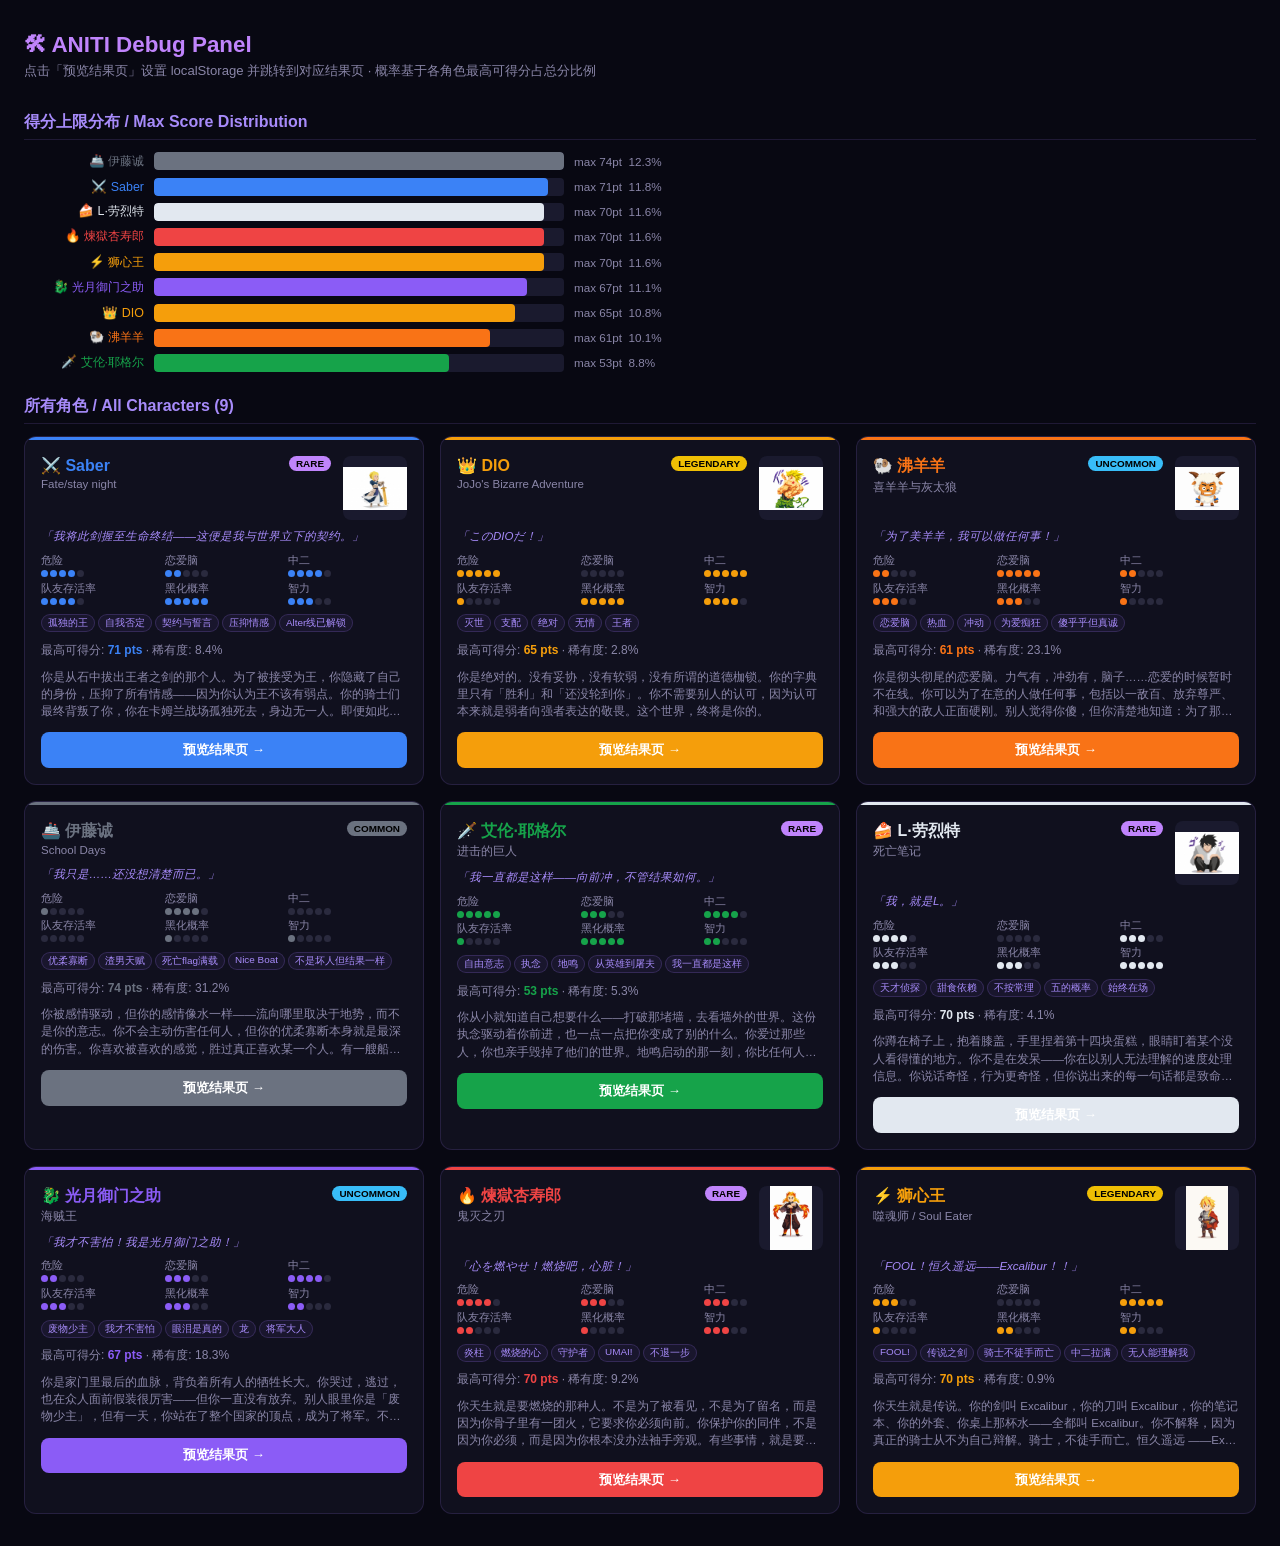
==== debug.html @ 9ca3192c "feat: add LIONHEART/RENGOKU/MOMO characters, rebalance all scores, add debug panel - 新增狮心王(LIONHEART" ====
<!DOCTYPE html>
<html lang="zh-CN">
<head>
  <meta charset="UTF-8" />
  <meta name="viewport" content="width=device-width, initial-scale=1.0" />
  <title>ANITI · Debug Panel</title>
  <style>
    *, *::before, *::after { box-sizing: border-box; margin: 0; padding: 0; }
    body {
      background: #080812;
      color: #e8e6f0;
      font-family: "PingFang SC","Hiragino Sans GB","Microsoft YaHei",sans-serif;
      padding: 2rem 1.5rem;
      min-height: 100vh;
    }
    h1 { font-size: 1.4rem; color: #c084fc; margin-bottom: 0.25rem; }
    .sub { color: #8a86a8; font-size: 0.82rem; margin-bottom: 2rem; }
    h2 { font-size: 1rem; color: #a78bfa; margin: 1.5rem 0 0.75rem; border-bottom: 1px solid rgba(160,120,255,0.15); padding-bottom: 0.4rem; }

    /* ── Score bars ── */
    .prob-wrap { max-width: 640px; }
    .prob-row { display: flex; align-items: center; gap: 0.6rem; margin-bottom: 0.45rem; }
    .prob-label { width: 120px; font-size: 0.78rem; text-align: right; flex-shrink: 0; }
    .prob-bg { flex: 1; height: 18px; background: #1a1a2e; border-radius: 4px; overflow: hidden; }
    .prob-fill { height: 100%; border-radius: 4px; }
    .prob-info { width: 90px; font-size: 0.73rem; color: #8a86a8; flex-shrink: 0; }

    /* ── Cards ── */
    .char-grid { display: grid; grid-template-columns: repeat(auto-fill, minmax(300px, 1fr)); gap: 1rem; margin-top: 0.5rem; }
    .card {
      background: #10101e;
      border: 1px solid rgba(160,120,255,0.15);
      border-radius: 12px;
      overflow: hidden;
      position: relative;
    }
    .card-top { height: 3px; }
    .card-body { padding: 1rem; }
    .card-head { display: flex; justify-content: space-between; align-items: flex-start; margin-bottom: 0.6rem; }
    .card-img { width: 64px; height: 64px; object-fit: contain; border-radius: 8px; background: #1a1a2e; float: right; margin: 0 0 0.5rem 0.75rem; }
    .char-name { font-size: 1rem; font-weight: 700; }
    .char-series { font-size: 0.72rem; color: #8a86a8; margin-top: 0.15rem; }
    .rarity-badge { font-size: 0.62rem; font-weight: 700; padding: 2px 7px; border-radius: 99px; color: #000; flex-shrink: 0; }
    .tagline { font-size: 0.72rem; color: #a78bfa; margin-bottom: 0.6rem; font-style: italic; line-height: 1.4; clear: both; }
    .stats-row { display: grid; grid-template-columns: repeat(3, 1fr); gap: 0.3rem; margin-bottom: 0.6rem; }
    .stat { font-size: 0.68rem; }
    .stat-label { color: #8a86a8; margin-bottom: 2px; }
    .dots { display: flex; gap: 2px; }
    .dot { width: 7px; height: 7px; border-radius: 50%; background: #2a2a3e; }
    .dot.on { }
    .tags-row { display: flex; flex-wrap: wrap; gap: 3px; margin-bottom: 0.6rem; }
    .tag { font-size: 0.62rem; padding: 1px 6px; border: 1px solid rgba(160,120,255,0.2); border-radius: 99px; color: #a78bfa; background: rgba(160,120,255,0.07); }
    .score-line { font-size: 0.75rem; color: #8a86a8; margin-bottom: 0.6rem; }
    .score-line strong { }
    .desc-preview { font-size: 0.72rem; color: #8a86a8; line-height: 1.5; margin-bottom: 0.75rem;
      display: -webkit-box; -webkit-line-clamp: 3; -webkit-box-orient: vertical; overflow: hidden; }
    .preview-btn {
      width: 100%; padding: 0.55rem; border: none; border-radius: 8px;
      font-size: 0.82rem; font-weight: 600; cursor: pointer; color: #fff;
      transition: opacity 0.2s;
    }
    .preview-btn:hover { opacity: 0.82; }
  </style>
</head>
<body>
  <h1>🛠 ANITI Debug Panel</h1>
  <p class="sub">点击「预览结果页」设置 localStorage 并跳转到对应结果页 · 概率基于各角色最高可得分占总分比例</p>

  <h2>得分上限分布 / Max Score Distribution</h2>
  <div class="prob-wrap" id="prob-wrap"></div>

  <h2>所有角色 / All Characters ({{ count }})</h2>
  <div class="char-grid" id="char-grid"></div>

  <script>
  const TYPES = {
    SABER: {
      code:"SABER", name:"Saber", series:"Fate/stay night",
      tagline:"「我将此剑握至生命终结——这便是我与世界立下的契约。」",
      color:"#3b82f6", emoji:"⚔️", image:"images/saber.png",
      rarity:"8.4%", rarityLabel:"rare",
      stats:{ danger:4, love:2, chuuni:4, survival:4, dark:5, iq:3 },
      soulQuote:"你把自己打造成了一把剑——冷硬、无私、永不弯折。",
      desc:"你是从石中拔出王者之剑的那个人。为了被接受为王，你隐藏了自己的身份，压抑了所有情感——因为你认为王不该有弱点。你的骑士们最终背叛了你，你在卡姆兰战场孤独死去，身边无一人。即便如此，你求的圣杯愿望不是复仇，不是重生，而是「重新选择一个更合适的王」——因为你从未认为自己配得上那把剑。",
      tags:["孤独的王","自我否定","契约与誓言","压抑情感","Alter线已解锁"],
    },
    DIO: {
      code:"DIO", name:"DIO", series:"JoJo's Bizarre Adventure",
      tagline:"「このDIOだ！」",
      color:"#f59e0b", emoji:"👑", image:"images/dio.png",
      rarity:"2.8%", rarityLabel:"legendary",
      stats:{ danger:5, love:0, chuuni:5, survival:1, dark:5, iq:4 },
      soulQuote:"别人在思考要不要行动的时候，你已经在时间停止的世界里走完了全程。",
      desc:"你是绝对的。没有妥协，没有软弱，没有所谓的道德枷锁。你的字典里只有「胜利」和「还没轮到你」。你不需要别人的认可，因为认可本来就是弱者向强者表达的敬畏。这个世界，终将是你的。",
      tags:["灭世","支配","绝对","无情","王者"],
    },
    FEIYANYANG: {
      code:"FEIYANYANG", name:"沸羊羊", series:"喜羊羊与灰太狼",
      tagline:"「为了美羊羊，我可以做任何事！」",
      color:"#f97316", emoji:"🐏", image:"images/feiyanyang.png",
      rarity:"23.1%", rarityLabel:"uncommon",
      stats:{ danger:2, love:5, chuuni:2, survival:3, dark:3, iq:1 },
      soulQuote:"你的一切行动都有一个终极动机——那个人。旁人叫它冲动，你叫它爱。",
      desc:"你是彻头彻尾的恋爱脑。力气有，冲劲有，脑子……恋爱的时候暂时不在线。你可以为了在意的人做任何事，包括以一敌百、放弃尊严、和强大的敌人正面硬刚。别人觉得你傻，但你清楚地知道：为了那个人，傻一点又怎样。",
      tags:["恋爱脑","热血","冲动","为爱痴狂","傻乎乎但真诚"],
    },
    MAKOTO: {
      code:"MAKOTO", name:"伊藤诚", series:"School Days",
      tagline:"「我只是……还没想清楚而已。」",
      color:"#6b7280", emoji:"🚢", image:"images/makoto.png",
      rarity:"31.2%", rarityLabel:"common",
      stats:{ danger:1, love:4, chuuni:0, survival:0, dark:1, iq:1 },
      soulQuote:"你不是坏人——你只是从来没学会说「不」。",
      desc:"你被感情驱动，但你的感情像水一样——流向哪里取决于地势，而不是你的意志。你不会主动伤害任何人，但你的优柔寡断本身就是最深的伤害。你喜欢被喜欢的感觉，胜过真正喜欢某一个人。有一艘船在等你，你还不知道。",
      tags:["优柔寡断","渣男天赋","死亡flag满载","Nice Boat","不是坏人但结果一样"],
    },
    EREN: {
      code:"EREN", name:"艾伦·耶格尔", series:"进击的巨人",
      tagline:"「我一直都是这样——向前冲，不管结果如何。」",
      color:"#16a34a", emoji:"🗡️", image:"images/eren.png",
      rarity:"5.3%", rarityLabel:"rare",
      stats:{ danger:5, love:3, chuuni:4, survival:1, dark:5, iq:2 },
      soulQuote:"你渴望的不是胜利，不是复仇——是自由。但你从没想清楚：自由的尽头，是什么。",
      desc:"你从小就知道自己想要什么——打破那堵墙，去看墙外的世界。这份执念驱动着你前进，也一点一点把你变成了别的什么。你爱过那些人，你也亲手毁掉了他们的世界。地鸣启动的那一刻，你比任何人都清楚——再也回不去了。",
      tags:["自由意志","执念","地鸣","从英雄到屠夫","我一直都是这样"],
    },
    L: {
      code:"L", name:"L·劳烈特", series:"死亡笔记",
      tagline:"「我，就是L。」",
      color:"#e2e8f0", emoji:"🍰", image:"images/l.png",
      rarity:"4.1%", rarityLabel:"rare",
      stats:{ danger:4, love:0, chuuni:3, survival:3, dark:3, iq:5 },
      soulQuote:"你的大脑永远比别人快三步——问题是，你从不让任何人知道你在想什么。",
      desc:"你蹲在椅子上，抱着膝盖，手里捏着第十四块蛋糕，眼睛盯着某个没人看得懂的地方。你不是在发呆——你在以别人无法理解的速度处理信息。你说话奇怪，行为更奇怪，但你说出来的每一句话都是致命一击。",
      tags:["天才侦探","甜食依赖","不按常理","五的概率","始终在场"],
    },
    MOMO: {
      code:"MOMO", name:"光月御门之助", series:"海贼王",
      tagline:"「我才不害怕！我是光月御门之助！」",
      color:"#8b5cf6", emoji:"🐉", image:"images/momo.png",
      rarity:"18.3%", rarityLabel:"uncommon",
      stats:{ danger:2, love:3, chuuni:4, survival:3, dark:3, iq:2 },
      soulQuote:"你嘴上说「我才不怕」，但手在发抖。没关系——真正的勇气从来不是没有恐惧，而是颤抖着也要往前。",
      desc:"你是家门里最后的血脉，背负着所有人的牺牲长大。你哭过，逃过，也在众人面前假装很厉害——但你一直没有放弃。别人眼里你是「废物少主」，但有一天，你站在了整个国家的顶点，成为了将军。不是因为你天生强大，而是因为你从没有真正放弃过。",
      tags:["废物少主","我才不害怕","眼泪是真的","龙","将军大人"],
    },
    RENGOKU: {
      code:"RENGOKU", name:"煉獄杏寿郎", series:"鬼灭之刃",
      tagline:"「心を燃やせ！燃烧吧，心脏！」",
      color:"#ef4444", emoji:"🔥", image:"images/rengoku.png",
      rarity:"9.2%", rarityLabel:"rare",
      stats:{ danger:4, love:3, chuuni:3, survival:2, dark:1, iq:3 },
      soulQuote:"你不是不知道前方有多危险——你只是觉得，如果不是你站在那里，就没有人会站在那里。",
      desc:"你天生就是要燃烧的那种人。不是为了被看见，不是为了留名，而是因为你骨子里有一团火，它要求你必须向前。你保护你的同伴，不是因为你必须，而是因为你根本没办法袖手旁观。有些事情，就是要有人去做的。那个人，就是你。心を燃やせ。",
      tags:["炎柱","燃烧的心","守护者","UMAI!","不退一步"],
    },
    LIONHEART: {
      code:"LIONHEART", name:"狮心王", series:"噬魂师 / Soul Eater",
      tagline:"「FOOL！恒久遥远——Excalibur！！」",
      color:"#f59e0b", emoji:"⚡", image:"images/lionheart.png",
      rarity:"0.9%", rarityLabel:"legendary",
      stats:{ danger:3, love:0, chuuni:5, survival:1, dark:2, iq:2 },
      soulQuote:"你把手边每一样东西都命名为「Excalibur」。别人觉得你疯了。但你清楚地知道：传说不需要解释。",
      desc:"你天生就是传说。你的剑叫 Excalibur，你的刀叫 Excalibur，你的笔记本、你的外套、你桌上那杯水——全都叫 Excalibur。你不解释，因为真正的骑士从不为自己辩解。骑士，不徒手而亡。恒久遥远 ——Ex—calibur！！胜利之剑！！",
      tags:["FOOL!","传说之剑","骑士不徒手而亡","中二拉满","无人能理解我"],
    },
  };

  // Compact scores for all 20 questions (same values as index.html)
  const QUESTION_SCORES = [
    [ // Q1
      { SABER:2, FEIYANYANG:4, EREN:2, L:0, DIO:0, MAKOTO:0, LIONHEART:2, RENGOKU:4, MOMO:1 },
      { L:4, SABER:1, DIO:1, FEIYANYANG:0, EREN:0, MAKOTO:0, LIONHEART:1, RENGOKU:1, MOMO:0 },
      { SABER:3, EREN:2, L:2, DIO:0, FEIYANYANG:0, MAKOTO:0, LIONHEART:2, RENGOKU:2, MOMO:2 },
      { MAKOTO:4, DIO:1, L:1, SABER:0, FEIYANYANG:0, EREN:0, LIONHEART:0, RENGOKU:0, MOMO:3 },
    ],
    [ // Q2
      { SABER:4, EREN:2, L:1, DIO:0, FEIYANYANG:0, MAKOTO:0, LIONHEART:1, RENGOKU:4, MOMO:2 },
      { L:4, DIO:2, SABER:1, FEIYANYANG:0, EREN:0, MAKOTO:0, LIONHEART:2, RENGOKU:0, MOMO:0 },
      { FEIYANYANG:4, MAKOTO:2, SABER:0, DIO:0, EREN:0, L:0, LIONHEART:0, RENGOKU:1, MOMO:1 },
      { MAKOTO:4, DIO:1, L:1, SABER:0, FEIYANYANG:0, EREN:0, LIONHEART:4, RENGOKU:0, MOMO:4 },
    ],
    [ // Q3
      { SABER:3, EREN:2, L:1, DIO:0, FEIYANYANG:0, MAKOTO:0, LIONHEART:1, RENGOKU:3, MOMO:1 },
      { MAKOTO:4, FEIYANYANG:1, SABER:0, DIO:0, EREN:0, L:0, LIONHEART:0, RENGOKU:0, MOMO:3 },
      { EREN:3, FEIYANYANG:3, SABER:1, DIO:0, MAKOTO:0, L:0, LIONHEART:2, RENGOKU:2, MOMO:0 },
      { DIO:4, MAKOTO:2, SABER:0, FEIYANYANG:0, EREN:0, L:0, LIONHEART:3, RENGOKU:0, MOMO:2 },
    ],
    [ // Q4
      { MAKOTO:3, FEIYANYANG:2, SABER:1, DIO:0, EREN:0, L:0, LIONHEART:0, RENGOKU:1, MOMO:4 },
      { EREN:4, SABER:2, FEIYANYANG:1, DIO:0, MAKOTO:0, L:0, LIONHEART:2, RENGOKU:3, MOMO:1 },
      { L:4, SABER:3, EREN:1, DIO:0, FEIYANYANG:0, MAKOTO:0, LIONHEART:1, RENGOKU:3, MOMO:2 },
      { DIO:4, L:2, MAKOTO:1, SABER:0, FEIYANYANG:0, EREN:0, LIONHEART:4, RENGOKU:0, MOMO:0 },
    ],
    [ // Q5
      { SABER:4, L:2, EREN:1, DIO:0, FEIYANYANG:0, MAKOTO:0, LIONHEART:0, RENGOKU:4, MOMO:2 },
      { L:4, DIO:2, SABER:1, FEIYANYANG:0, EREN:0, MAKOTO:0, LIONHEART:2, RENGOKU:1, MOMO:0 },
      { DIO:4, EREN:3, L:0, SABER:0, FEIYANYANG:0, MAKOTO:0, LIONHEART:4, RENGOKU:0, MOMO:1 },
      { MAKOTO:4, FEIYANYANG:1, DIO:1, SABER:0, EREN:0, L:0, LIONHEART:0, RENGOKU:0, MOMO:4 },
    ],
    [ // Q6
      { SABER:3, FEIYANYANG:2, MAKOTO:2, DIO:0, EREN:0, L:0, LIONHEART:1, RENGOKU:3, MOMO:3 },
      { L:4, SABER:2, EREN:1, DIO:1, FEIYANYANG:0, MAKOTO:0, LIONHEART:1, RENGOKU:2, MOMO:0 },
      { FEIYANYANG:4, MAKOTO:3, SABER:0, DIO:0, EREN:0, L:0, LIONHEART:0, RENGOKU:1, MOMO:2 },
      { DIO:4, EREN:3, L:1, SABER:0, FEIYANYANG:0, MAKOTO:0, LIONHEART:4, RENGOKU:0, MOMO:0 },
    ],
    [ // Q7
      { SABER:3, MAKOTO:3, FEIYANYANG:1, DIO:0, EREN:0, L:0, LIONHEART:0, RENGOKU:2, MOMO:2 },
      { EREN:4, DIO:2, L:1, SABER:0, FEIYANYANG:0, MAKOTO:0, LIONHEART:3, RENGOKU:4, MOMO:3 },
      { MAKOTO:4, DIO:2, L:1, SABER:0, FEIYANYANG:0, EREN:0, LIONHEART:4, RENGOKU:0, MOMO:0 },
      { L:4, SABER:1, DIO:1, FEIYANYANG:0, EREN:0, MAKOTO:0, LIONHEART:1, RENGOKU:1, MOMO:1 },
    ],
    [ // Q8
      { SABER:4, EREN:2, FEIYANYANG:1, DIO:0, MAKOTO:0, L:0, LIONHEART:1, RENGOKU:4, MOMO:1 },
      { L:4, DIO:2, SABER:1, FEIYANYANG:0, EREN:0, MAKOTO:0, LIONHEART:2, RENGOKU:2, MOMO:0 },
      { FEIYANYANG:4, MAKOTO:3, SABER:1, DIO:0, EREN:0, L:0, LIONHEART:0, RENGOKU:1, MOMO:3 },
      { MAKOTO:4, DIO:1, L:1, SABER:0, FEIYANYANG:0, EREN:0, LIONHEART:3, RENGOKU:0, MOMO:2 },
    ],
    [ // Q9
      { SABER:4, EREN:3, FEIYANYANG:1, DIO:0, MAKOTO:0, L:0, LIONHEART:3, RENGOKU:4, MOMO:2 },
      { DIO:3, L:3, SABER:1, FEIYANYANG:0, EREN:0, MAKOTO:0, LIONHEART:1, RENGOKU:1, MOMO:1 },
      { L:4, SABER:2, EREN:1, DIO:0, FEIYANYANG:0, MAKOTO:0, LIONHEART:1, RENGOKU:2, MOMO:0 },
      { MAKOTO:4, FEIYANYANG:1, SABER:0, DIO:0, EREN:0, L:0, LIONHEART:0, RENGOKU:0, MOMO:4 },
    ],
    [ // Q10
      { SABER:3, DIO:2, EREN:2, FEIYANYANG:0, MAKOTO:0, L:0, LIONHEART:2, RENGOKU:2, MOMO:1 },
      { DIO:4, L:2, EREN:1, SABER:0, FEIYANYANG:0, MAKOTO:0, LIONHEART:4, RENGOKU:0, MOMO:0 },
      { FEIYANYANG:4, EREN:3, SABER:1, DIO:0, MAKOTO:0, L:0, LIONHEART:1, RENGOKU:3, MOMO:3 },
      { MAKOTO:4, L:1, DIO:1, SABER:0, FEIYANYANG:0, EREN:0, LIONHEART:0, RENGOKU:0, MOMO:2 },
    ],
    [ // Q11
      { SABER:4, EREN:2, DIO:1, FEIYANYANG:0, MAKOTO:0, L:0, LIONHEART:3, RENGOKU:4, MOMO:1 },
      { L:4, DIO:2, SABER:1, FEIYANYANG:0, EREN:0, MAKOTO:0, LIONHEART:2, RENGOKU:2, MOMO:0 },
      { FEIYANYANG:4, MAKOTO:3, SABER:1, DIO:0, EREN:0, L:0, LIONHEART:0, RENGOKU:2, MOMO:3 },
      { MAKOTO:4, FEIYANYANG:1, DIO:1, SABER:0, EREN:0, L:0, LIONHEART:0, RENGOKU:0, MOMO:3 },
    ],
    [ // Q12
      { SABER:4, EREN:2, FEIYANYANG:1, DIO:0, MAKOTO:0, L:0, LIONHEART:1, RENGOKU:4, MOMO:2 },
      { DIO:4, L:2, EREN:1, SABER:0, FEIYANYANG:0, MAKOTO:0, LIONHEART:4, RENGOKU:0, MOMO:0 },
      { FEIYANYANG:4, MAKOTO:3, SABER:0, DIO:0, EREN:0, L:0, LIONHEART:0, RENGOKU:1, MOMO:3 },
      { L:4, DIO:2, SABER:1, FEIYANYANG:0, EREN:0, MAKOTO:0, LIONHEART:2, RENGOKU:1, MOMO:1 },
    ],
    [ // Q13
      { SABER:4, EREN:2, L:1, DIO:0, FEIYANYANG:0, MAKOTO:0, LIONHEART:2, RENGOKU:3, MOMO:2 },
      { L:4, DIO:2, SABER:1, FEIYANYANG:0, EREN:0, MAKOTO:0, LIONHEART:1, RENGOKU:2, MOMO:0 },
      { MAKOTO:4, FEIYANYANG:1, SABER:0, DIO:0, EREN:0, L:0, LIONHEART:0, RENGOKU:0, MOMO:3 },
      { DIO:4, EREN:2, L:1, SABER:0, FEIYANYANG:0, MAKOTO:0, LIONHEART:4, RENGOKU:2, MOMO:1 },
    ],
    [ // Q14
      { MAKOTO:4, DIO:1, L:0, SABER:0, FEIYANYANG:0, EREN:0, LIONHEART:1, RENGOKU:0, MOMO:3 },
      { SABER:4, L:2, EREN:1, DIO:0, FEIYANYANG:0, MAKOTO:0, LIONHEART:3, RENGOKU:3, MOMO:1 },
      { FEIYANYANG:3, MAKOTO:2, SABER:2, DIO:0, EREN:0, L:0, LIONHEART:0, RENGOKU:3, MOMO:2 },
      { L:4, DIO:2, MAKOTO:1, SABER:0, FEIYANYANG:0, EREN:0, LIONHEART:1, RENGOKU:0, MOMO:0 },
    ],
    [ // Q15
      { SABER:4, EREN:3, L:1, DIO:0, FEIYANYANG:0, MAKOTO:0, LIONHEART:2, RENGOKU:4, MOMO:2 },
      { L:4, SABER:1, EREN:1, DIO:1, FEIYANYANG:0, MAKOTO:0, LIONHEART:1, RENGOKU:2, MOMO:1 },
      { DIO:4, L:2, EREN:1, SABER:0, FEIYANYANG:0, MAKOTO:0, LIONHEART:4, RENGOKU:0, MOMO:0 },
      { MAKOTO:4, FEIYANYANG:1, DIO:1, SABER:0, EREN:0, L:0, LIONHEART:0, RENGOKU:0, MOMO:4 },
    ],
    [ // Q16
      { EREN:4, DIO:2, L:1, SABER:0, FEIYANYANG:0, MAKOTO:0, LIONHEART:2, RENGOKU:2, MOMO:2 },
      { FEIYANYANG:4, MAKOTO:3, SABER:0, DIO:0, EREN:0, L:0, LIONHEART:0, RENGOKU:1, MOMO:2 },
      { DIO:4, EREN:2, L:1, SABER:0, FEIYANYANG:0, MAKOTO:0, LIONHEART:3, RENGOKU:0, MOMO:0 },
      { L:4, SABER:2, DIO:1, FEIYANYANG:0, EREN:0, MAKOTO:0, LIONHEART:1, RENGOKU:1, MOMO:1 },
    ],
    [ // Q17
      { FEIYANYANG:4, MAKOTO:3, EREN:1, DIO:0, SABER:0, L:0, LIONHEART:0, RENGOKU:1, MOMO:2 },
      { SABER:3, FEIYANYANG:2, MAKOTO:2, DIO:0, EREN:0, L:0, LIONHEART:1, RENGOKU:3, MOMO:4 },
      { EREN:4, DIO:2, L:2, SABER:0, FEIYANYANG:0, MAKOTO:0, LIONHEART:4, RENGOKU:3, MOMO:1 },
      { DIO:4, L:3, EREN:1, SABER:0, FEIYANYANG:0, MAKOTO:0, LIONHEART:3, RENGOKU:0, MOMO:0 },
    ],
    [ // Q18
      { SABER:4, EREN:2, L:1, DIO:0, FEIYANYANG:0, MAKOTO:0, LIONHEART:2, RENGOKU:4, MOMO:2 },
      { DIO:4, MAKOTO:2, L:1, SABER:0, FEIYANYANG:0, EREN:0, LIONHEART:3, RENGOKU:0, MOMO:1 },
      { FEIYANYANG:4, MAKOTO:3, SABER:0, DIO:0, EREN:0, L:0, LIONHEART:0, RENGOKU:1, MOMO:4 },
      { MAKOTO:4, FEIYANYANG:1, DIO:1, SABER:0, EREN:0, L:0, LIONHEART:0, RENGOKU:0, MOMO:2 },
    ],
    [ // Q19
      { SABER:4, FEIYANYANG:2, EREN:1, DIO:0, MAKOTO:0, L:0, LIONHEART:1, RENGOKU:4, MOMO:3 },
      { DIO:4, EREN:2, L:1, SABER:0, FEIYANYANG:0, MAKOTO:0, LIONHEART:4, RENGOKU:0, MOMO:0 },
      { FEIYANYANG:4, MAKOTO:3, SABER:1, DIO:0, EREN:0, L:0, LIONHEART:0, RENGOKU:2, MOMO:2 },
      { L:4, SABER:2, DIO:1, FEIYANYANG:0, EREN:0, MAKOTO:0, LIONHEART:1, RENGOKU:1, MOMO:1 },
    ],
    [ // Q20
      { SABER:4, EREN:2, DIO:1, FEIYANYANG:0, MAKOTO:0, L:0, LIONHEART:3, RENGOKU:3, MOMO:2 },
      { DIO:3, L:3, EREN:1, SABER:0, FEIYANYANG:0, MAKOTO:0, LIONHEART:2, RENGOKU:1, MOMO:0 },
      { FEIYANYANG:4, MAKOTO:3, SABER:0, DIO:0, EREN:0, L:0, LIONHEART:0, RENGOKU:0, MOMO:4 },
      { MAKOTO:4, FEIYANYANG:1, L:1, SABER:0, DIO:0, EREN:0, LIONHEART:0, RENGOKU:0, MOMO:3 },
    ],
  ];

  const RARITY_COLORS = { legendary:'#efbf04', rare:'#c084fc', uncommon:'#38bdf8', common:'#6b7280' };
  const STAT_LABELS = { danger:'危险', love:'恋爱脑', chuuni:'中二', survival:'队友存活率', dark:'黑化概率', iq:'智力' };

  // ── Calc max possible score per character ──
  function calcMaxScores() {
    const chars = Object.keys(TYPES);
    const max = {};
    chars.forEach(k => max[k] = 0);
    QUESTION_SCORES.forEach(opts => {
      chars.forEach(k => {
        const best = Math.max(...opts.map(s => s[k] || 0));
        max[k] += best;
      });
    });
    return max;
  }

  // ── Render prob bars ──
  function renderBars(maxScores) {
    const total = Object.values(maxScores).reduce((a,b) => a+b, 0);
    const maxVal = Math.max(...Object.values(maxScores));
    const sorted = Object.entries(maxScores).sort((a,b) => b[1]-a[1]);
    const wrap = document.getElementById('prob-wrap');
    sorted.forEach(([key, score]) => {
      const t = TYPES[key];
      const pct = ((score / total) * 100).toFixed(1);
      const barW = Math.round((score / maxVal) * 100);
      const row = document.createElement('div');
      row.className = 'prob-row';
      row.innerHTML = `
        <div class="prob-label" style="color:${t.color}">${t.emoji} ${t.name}</div>
        <div class="prob-bg"><div class="prob-fill" style="width:${barW}%;background:${t.color}"></div></div>
        <div class="prob-info">max ${score}pt &nbsp;${pct}%</div>
      `;
      wrap.appendChild(row);
    });
  }

  // ── Render cards ──
  function renderCards(maxScores) {
    const grid = document.getElementById('char-grid');
    document.querySelector('h2:last-of-type').textContent =
      `所有角色 / All Characters (${Object.keys(TYPES).length})`;

    Object.entries(TYPES).forEach(([key, t]) => {
      const dotsHtml = (val, color) =>
        Array.from({length:5}, (_,i) =>
          `<div class="dot${i<val?' on':''}" style="${i<val?'background:'+color:''}"></div>`
        ).join('');

      const statsHtml = Object.keys(STAT_LABELS).map(s =>
        `<div class="stat">
          <div class="stat-label">${STAT_LABELS[s]}</div>
          <div class="dots">${dotsHtml(t.stats[s], t.color)}</div>
        </div>`
      ).join('');

      const tagsHtml = t.tags.map(tag => `<span class="tag">${tag}</span>`).join('');
      const rc = RARITY_COLORS[t.rarityLabel] || '#6b7280';

      const card = document.createElement('div');
      card.className = 'card';
      card.innerHTML = `
        <div class="card-top" style="background:${t.color}"></div>
        <div class="card-body">
          <img class="card-img" src="${t.image}" onerror="this.style.display='none'">
          <div class="card-head">
            <div>
              <div class="char-name" style="color:${t.color}">${t.emoji} ${t.name}</div>
              <div class="char-series">${t.series}</div>
            </div>
            <span class="rarity-badge" style="background:${rc}">${t.rarityLabel.toUpperCase()}</span>
          </div>
          <div class="tagline">${t.tagline}</div>
          <div class="stats-row">${statsHtml}</div>
          <div class="tags-row">${tagsHtml}</div>
          <div class="score-line">最高可得分: <strong style="color:${t.color}">${maxScores[key]} pts</strong> · 稀有度: ${t.rarity}</div>
          <div class="desc-preview">${t.desc}</div>
          <button class="preview-btn" style="background:${t.color}" onclick="previewResult('${key}')">
            预览结果页 →
          </button>
        </div>
      `;
      grid.appendChild(card);
    });
  }

  function previewResult(key) {
    localStorage.setItem('aniti_result', key);
    window.open('index.html', '_blank');
  }

  // ── Init ──
  const maxScores = calcMaxScores();
  renderBars(maxScores);
  renderCards(maxScores);
  </script>
</body>
</html>
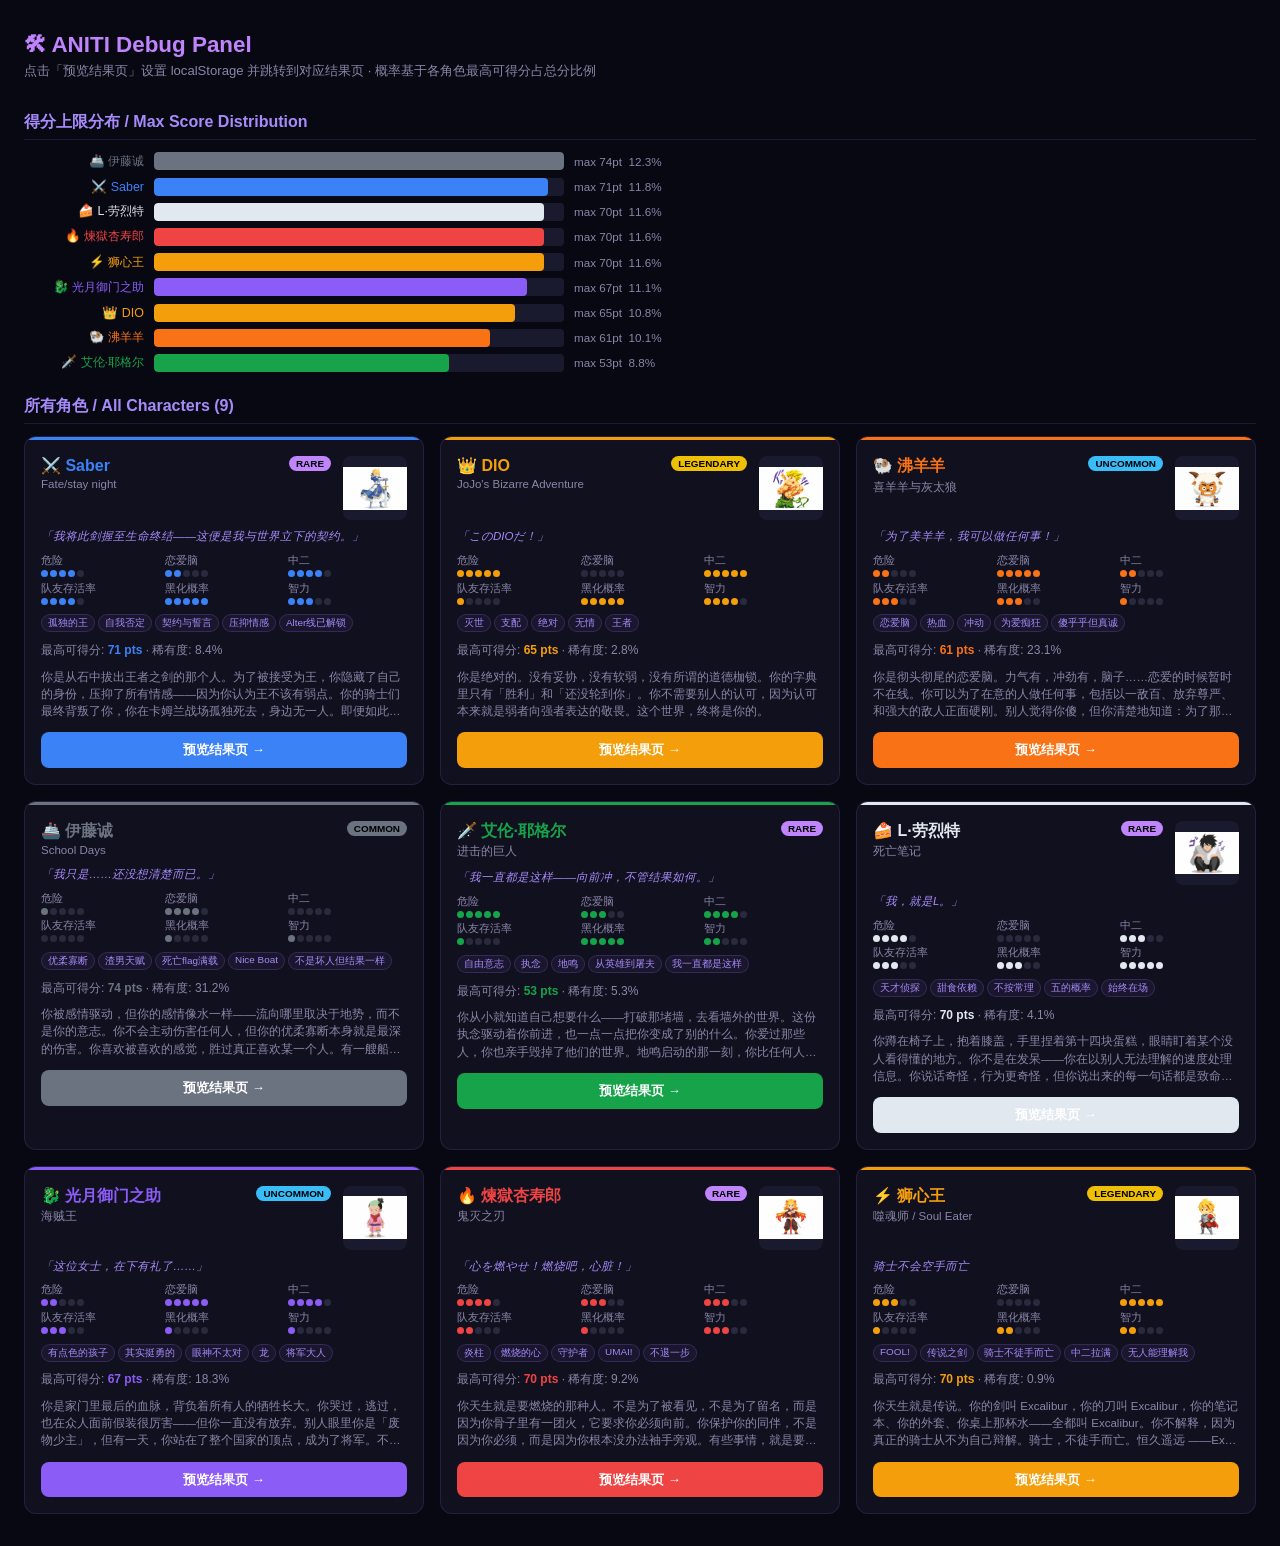
==== commit 9cf348ec: "fix: sync debug.html with latest character data (add ASUKA, update MOMO/LIONHEART) Co-Authored-By: C" ====
--- a/debug.html
+++ b/debug.html
@@ -136,13 +136,13 @@
     },
     MOMO: {
       code:"MOMO", name:"光月御门之助", series:"海贼王",
-      tagline:"「我才不害怕！我是光月御门之助！」",
+      tagline:"「这位女士，在下有礼了……」",
       color:"#8b5cf6", emoji:"🐉", image:"images/momo.png",
       rarity:"18.3%", rarityLabel:"uncommon",
-      stats:{ danger:2, love:3, chuuni:4, survival:3, dark:3, iq:2 },
-      soulQuote:"你嘴上说「我才不怕」，但手在发抖。没关系——真正的勇气从来不是没有恐惧，而是颤抖着也要往前。",
+      stats:{ danger:2, love:5, chuuni:4, survival:3, dark:1, iq:1 },
+      soulQuote:"明明还是个孩子，眼神怎么就不太对劲……",
       desc:"你是家门里最后的血脉，背负着所有人的牺牲长大。你哭过，逃过，也在众人面前假装很厉害——但你一直没有放弃。别人眼里你是「废物少主」，但有一天，你站在了整个国家的顶点，成为了将军。不是因为你天生强大，而是因为你从没有真正放弃过。",
-      tags:["废物少主","我才不害怕","眼泪是真的","龙","将军大人"],
+      tags:["有点色的孩子","其实挺勇的","眼神不太对","龙","将军大人"],
     },
     RENGOKU: {
       code:"RENGOKU", name:"煉獄杏寿郎", series:"鬼灭之刃",
@@ -156,7 +156,7 @@
     },
     LIONHEART: {
       code:"LIONHEART", name:"狮心王", series:"噬魂师 / Soul Eater",
-      tagline:"「FOOL！恒久遥远——Excalibur！！」",
+      tagline:"骑士不会空手而亡",
       color:"#f59e0b", emoji:"⚡", image:"images/lionheart.png",
       rarity:"0.9%", rarityLabel:"legendary",
       stats:{ danger:3, love:0, chuuni:5, survival:1, dark:2, iq:2 },
@@ -169,124 +169,124 @@
   // Compact scores for all 20 questions (same values as index.html)
   const QUESTION_SCORES = [
     [ // Q1
-      { SABER:2, FEIYANYANG:4, EREN:2, L:0, DIO:0, MAKOTO:0, LIONHEART:2, RENGOKU:4, MOMO:1 },
-      { L:4, SABER:1, DIO:1, FEIYANYANG:0, EREN:0, MAKOTO:0, LIONHEART:1, RENGOKU:1, MOMO:0 },
-      { SABER:3, EREN:2, L:2, DIO:0, FEIYANYANG:0, MAKOTO:0, LIONHEART:2, RENGOKU:2, MOMO:2 },
-      { MAKOTO:4, DIO:1, L:1, SABER:0, FEIYANYANG:0, EREN:0, LIONHEART:0, RENGOKU:0, MOMO:3 },
+      { SABER:2, FEIYANYANG:4, EREN:2, L:0, DIO:0, MAKOTO:0, LIONHEART:2, RENGOKU:4, MOMO:1, ASUKA:3 },
+      { L:4, SABER:1, DIO:1, FEIYANYANG:0, EREN:0, MAKOTO:0, LIONHEART:1, RENGOKU:1, MOMO:0, ASUKA:2 },
+      { SABER:3, EREN:2, L:2, DIO:0, FEIYANYANG:0, MAKOTO:0, LIONHEART:2, RENGOKU:2, MOMO:2, ASUKA:1 },
+      { MAKOTO:4, DIO:1, L:1, SABER:0, FEIYANYANG:0, EREN:0, LIONHEART:0, RENGOKU:0, MOMO:3, ASUKA:0 },
     ],
     [ // Q2
-      { SABER:4, EREN:2, L:1, DIO:0, FEIYANYANG:0, MAKOTO:0, LIONHEART:1, RENGOKU:4, MOMO:2 },
-      { L:4, DIO:2, SABER:1, FEIYANYANG:0, EREN:0, MAKOTO:0, LIONHEART:2, RENGOKU:0, MOMO:0 },
-      { FEIYANYANG:4, MAKOTO:2, SABER:0, DIO:0, EREN:0, L:0, LIONHEART:0, RENGOKU:1, MOMO:1 },
-      { MAKOTO:4, DIO:1, L:1, SABER:0, FEIYANYANG:0, EREN:0, LIONHEART:4, RENGOKU:0, MOMO:4 },
+      { SABER:4, EREN:2, L:1, DIO:0, FEIYANYANG:0, MAKOTO:0, LIONHEART:1, RENGOKU:4, MOMO:2, ASUKA:2 },
+      { L:4, DIO:2, SABER:1, FEIYANYANG:0, EREN:0, MAKOTO:0, LIONHEART:2, RENGOKU:0, MOMO:0, ASUKA:1 },
+      { FEIYANYANG:4, MAKOTO:2, SABER:0, DIO:0, EREN:0, L:0, LIONHEART:0, RENGOKU:1, MOMO:1, ASUKA:3 },
+      { MAKOTO:4, DIO:1, L:1, SABER:0, FEIYANYANG:0, EREN:0, LIONHEART:4, RENGOKU:0, MOMO:4, ASUKA:0 },
     ],
     [ // Q3
-      { SABER:3, EREN:2, L:1, DIO:0, FEIYANYANG:0, MAKOTO:0, LIONHEART:1, RENGOKU:3, MOMO:1 },
-      { MAKOTO:4, FEIYANYANG:1, SABER:0, DIO:0, EREN:0, L:0, LIONHEART:0, RENGOKU:0, MOMO:3 },
-      { EREN:3, FEIYANYANG:3, SABER:1, DIO:0, MAKOTO:0, L:0, LIONHEART:2, RENGOKU:2, MOMO:0 },
-      { DIO:4, MAKOTO:2, SABER:0, FEIYANYANG:0, EREN:0, L:0, LIONHEART:3, RENGOKU:0, MOMO:2 },
+      { SABER:3, EREN:2, L:1, DIO:0, FEIYANYANG:0, MAKOTO:0, LIONHEART:1, RENGOKU:3, MOMO:1, ASUKA:3 },
+      { MAKOTO:4, FEIYANYANG:1, SABER:0, DIO:0, EREN:0, L:0, LIONHEART:0, RENGOKU:0, MOMO:3, ASUKA:0 },
+      { EREN:3, FEIYANYANG:3, SABER:1, DIO:0, MAKOTO:0, L:0, LIONHEART:2, RENGOKU:2, MOMO:0, ASUKA:2 },
+      { DIO:4, MAKOTO:2, SABER:0, FEIYANYANG:0, EREN:0, L:0, LIONHEART:3, RENGOKU:0, MOMO:2, ASUKA:1 },
     ],
     [ // Q4
-      { MAKOTO:3, FEIYANYANG:2, SABER:1, DIO:0, EREN:0, L:0, LIONHEART:0, RENGOKU:1, MOMO:4 },
-      { EREN:4, SABER:2, FEIYANYANG:1, DIO:0, MAKOTO:0, L:0, LIONHEART:2, RENGOKU:3, MOMO:1 },
-      { L:4, SABER:3, EREN:1, DIO:0, FEIYANYANG:0, MAKOTO:0, LIONHEART:1, RENGOKU:3, MOMO:2 },
-      { DIO:4, L:2, MAKOTO:1, SABER:0, FEIYANYANG:0, EREN:0, LIONHEART:4, RENGOKU:0, MOMO:0 },
+      { MAKOTO:3, FEIYANYANG:2, SABER:1, DIO:0, EREN:0, L:0, LIONHEART:0, RENGOKU:1, MOMO:4, ASUKA:2 },
+      { EREN:4, SABER:2, FEIYANYANG:1, DIO:0, MAKOTO:0, L:0, LIONHEART:2, RENGOKU:3, MOMO:1, ASUKA:4 },
+      { L:4, SABER:3, EREN:1, DIO:0, FEIYANYANG:0, MAKOTO:0, LIONHEART:1, RENGOKU:3, MOMO:2, ASUKA:1 },
+      { DIO:4, L:2, MAKOTO:1, SABER:0, FEIYANYANG:0, EREN:0, LIONHEART:4, RENGOKU:0, MOMO:0, ASUKA:0 },
     ],
     [ // Q5
-      { SABER:4, L:2, EREN:1, DIO:0, FEIYANYANG:0, MAKOTO:0, LIONHEART:0, RENGOKU:4, MOMO:2 },
-      { L:4, DIO:2, SABER:1, FEIYANYANG:0, EREN:0, MAKOTO:0, LIONHEART:2, RENGOKU:1, MOMO:0 },
-      { DIO:4, EREN:3, L:0, SABER:0, FEIYANYANG:0, MAKOTO:0, LIONHEART:4, RENGOKU:0, MOMO:1 },
-      { MAKOTO:4, FEIYANYANG:1, DIO:1, SABER:0, EREN:0, L:0, LIONHEART:0, RENGOKU:0, MOMO:4 },
+      { SABER:4, L:2, EREN:1, DIO:0, FEIYANYANG:0, MAKOTO:0, LIONHEART:0, RENGOKU:4, MOMO:2, ASUKA:1 },
+      { L:4, DIO:2, SABER:1, FEIYANYANG:0, EREN:0, MAKOTO:0, LIONHEART:2, RENGOKU:1, MOMO:0, ASUKA:2 },
+      { DIO:4, EREN:3, L:0, SABER:0, FEIYANYANG:0, MAKOTO:0, LIONHEART:4, RENGOKU:0, MOMO:1, ASUKA:3 },
+      { MAKOTO:4, FEIYANYANG:1, DIO:1, SABER:0, EREN:0, L:0, LIONHEART:0, RENGOKU:0, MOMO:4, ASUKA:0 },
     ],
     [ // Q6
-      { SABER:3, FEIYANYANG:2, MAKOTO:2, DIO:0, EREN:0, L:0, LIONHEART:1, RENGOKU:3, MOMO:3 },
-      { L:4, SABER:2, EREN:1, DIO:1, FEIYANYANG:0, MAKOTO:0, LIONHEART:1, RENGOKU:2, MOMO:0 },
-      { FEIYANYANG:4, MAKOTO:3, SABER:0, DIO:0, EREN:0, L:0, LIONHEART:0, RENGOKU:1, MOMO:2 },
-      { DIO:4, EREN:3, L:1, SABER:0, FEIYANYANG:0, MAKOTO:0, LIONHEART:4, RENGOKU:0, MOMO:0 },
+      { SABER:3, FEIYANYANG:2, MAKOTO:2, DIO:0, EREN:0, L:0, LIONHEART:1, RENGOKU:3, MOMO:3, ASUKA:1 },
+      { L:4, SABER:2, EREN:1, DIO:1, FEIYANYANG:0, MAKOTO:0, LIONHEART:1, RENGOKU:2, MOMO:0, ASUKA:0 },
+      { FEIYANYANG:4, MAKOTO:3, SABER:0, DIO:0, EREN:0, L:0, LIONHEART:0, RENGOKU:1, MOMO:2, ASUKA:3 },
+      { DIO:4, EREN:3, L:1, SABER:0, FEIYANYANG:0, MAKOTO:0, LIONHEART:4, RENGOKU:0, MOMO:0, ASUKA:4 },
     ],
     [ // Q7
-      { SABER:3, MAKOTO:3, FEIYANYANG:1, DIO:0, EREN:0, L:0, LIONHEART:0, RENGOKU:2, MOMO:2 },
-      { EREN:4, DIO:2, L:1, SABER:0, FEIYANYANG:0, MAKOTO:0, LIONHEART:3, RENGOKU:4, MOMO:3 },
-      { MAKOTO:4, DIO:2, L:1, SABER:0, FEIYANYANG:0, EREN:0, LIONHEART:4, RENGOKU:0, MOMO:0 },
-      { L:4, SABER:1, DIO:1, FEIYANYANG:0, EREN:0, MAKOTO:0, LIONHEART:1, RENGOKU:1, MOMO:1 },
+      { SABER:3, MAKOTO:3, FEIYANYANG:1, DIO:0, EREN:0, L:0, LIONHEART:0, RENGOKU:2, MOMO:2, ASUKA:0 },
+      { EREN:4, DIO:2, L:1, SABER:0, FEIYANYANG:0, MAKOTO:0, LIONHEART:3, RENGOKU:4, MOMO:3, ASUKA:4 },
+      { MAKOTO:4, DIO:2, L:1, SABER:0, FEIYANYANG:0, EREN:0, LIONHEART:4, RENGOKU:0, MOMO:0, ASUKA:1 },
+      { L:4, SABER:1, DIO:1, FEIYANYANG:0, EREN:0, MAKOTO:0, LIONHEART:1, RENGOKU:1, MOMO:1, ASUKA:2 },
     ],
     [ // Q8
-      { SABER:4, EREN:2, FEIYANYANG:1, DIO:0, MAKOTO:0, L:0, LIONHEART:1, RENGOKU:4, MOMO:1 },
-      { L:4, DIO:2, SABER:1, FEIYANYANG:0, EREN:0, MAKOTO:0, LIONHEART:2, RENGOKU:2, MOMO:0 },
-      { FEIYANYANG:4, MAKOTO:3, SABER:1, DIO:0, EREN:0, L:0, LIONHEART:0, RENGOKU:1, MOMO:3 },
-      { MAKOTO:4, DIO:1, L:1, SABER:0, FEIYANYANG:0, EREN:0, LIONHEART:3, RENGOKU:0, MOMO:2 },
+      { SABER:4, EREN:2, FEIYANYANG:1, DIO:0, MAKOTO:0, L:0, LIONHEART:1, RENGOKU:4, MOMO:1, ASUKA:3 },
+      { L:4, DIO:2, SABER:1, FEIYANYANG:0, EREN:0, MAKOTO:0, LIONHEART:2, RENGOKU:2, MOMO:0, ASUKA:2 },
+      { FEIYANYANG:4, MAKOTO:3, SABER:1, DIO:0, EREN:0, L:0, LIONHEART:0, RENGOKU:1, MOMO:3, ASUKA:0 },
+      { MAKOTO:4, DIO:1, L:1, SABER:0, FEIYANYANG:0, EREN:0, LIONHEART:3, RENGOKU:0, MOMO:2, ASUKA:1 },
     ],
     [ // Q9
-      { SABER:4, EREN:3, FEIYANYANG:1, DIO:0, MAKOTO:0, L:0, LIONHEART:3, RENGOKU:4, MOMO:2 },
-      { DIO:3, L:3, SABER:1, FEIYANYANG:0, EREN:0, MAKOTO:0, LIONHEART:1, RENGOKU:1, MOMO:1 },
-      { L:4, SABER:2, EREN:1, DIO:0, FEIYANYANG:0, MAKOTO:0, LIONHEART:1, RENGOKU:2, MOMO:0 },
-      { MAKOTO:4, FEIYANYANG:1, SABER:0, DIO:0, EREN:0, L:0, LIONHEART:0, RENGOKU:0, MOMO:4 },
+      { SABER:4, EREN:3, FEIYANYANG:1, DIO:0, MAKOTO:0, L:0, LIONHEART:3, RENGOKU:4, MOMO:2, ASUKA:3 },
+      { DIO:3, L:3, SABER:1, FEIYANYANG:0, EREN:0, MAKOTO:0, LIONHEART:1, RENGOKU:1, MOMO:1, ASUKA:2 },
+      { L:4, SABER:2, EREN:1, DIO:0, FEIYANYANG:0, MAKOTO:0, LIONHEART:1, RENGOKU:2, MOMO:0, ASUKA:1 },
+      { MAKOTO:4, FEIYANYANG:1, SABER:0, DIO:0, EREN:0, L:0, LIONHEART:0, RENGOKU:0, MOMO:4, ASUKA:0 },
     ],
     [ // Q10
-      { SABER:3, DIO:2, EREN:2, FEIYANYANG:0, MAKOTO:0, L:0, LIONHEART:2, RENGOKU:2, MOMO:1 },
-      { DIO:4, L:2, EREN:1, SABER:0, FEIYANYANG:0, MAKOTO:0, LIONHEART:4, RENGOKU:0, MOMO:0 },
-      { FEIYANYANG:4, EREN:3, SABER:1, DIO:0, MAKOTO:0, L:0, LIONHEART:1, RENGOKU:3, MOMO:3 },
-      { MAKOTO:4, L:1, DIO:1, SABER:0, FEIYANYANG:0, EREN:0, LIONHEART:0, RENGOKU:0, MOMO:2 },
+      { SABER:3, DIO:2, EREN:2, FEIYANYANG:0, MAKOTO:0, L:0, LIONHEART:2, RENGOKU:2, MOMO:1, ASUKA:3 },
+      { DIO:4, L:2, EREN:1, SABER:0, FEIYANYANG:0, MAKOTO:0, LIONHEART:4, RENGOKU:0, MOMO:0, ASUKA:1 },
+      { FEIYANYANG:4, EREN:3, SABER:1, DIO:0, MAKOTO:0, L:0, LIONHEART:1, RENGOKU:3, MOMO:3, ASUKA:4 },
+      { MAKOTO:4, L:1, DIO:1, SABER:0, FEIYANYANG:0, EREN:0, LIONHEART:0, RENGOKU:0, MOMO:2, ASUKA:0 },
     ],
     [ // Q11
-      { SABER:4, EREN:2, DIO:1, FEIYANYANG:0, MAKOTO:0, L:0, LIONHEART:3, RENGOKU:4, MOMO:1 },
-      { L:4, DIO:2, SABER:1, FEIYANYANG:0, EREN:0, MAKOTO:0, LIONHEART:2, RENGOKU:2, MOMO:0 },
-      { FEIYANYANG:4, MAKOTO:3, SABER:1, DIO:0, EREN:0, L:0, LIONHEART:0, RENGOKU:2, MOMO:3 },
-      { MAKOTO:4, FEIYANYANG:1, DIO:1, SABER:0, EREN:0, L:0, LIONHEART:0, RENGOKU:0, MOMO:3 },
+      { SABER:4, EREN:2, DIO:1, FEIYANYANG:0, MAKOTO:0, L:0, LIONHEART:3, RENGOKU:4, MOMO:1, ASUKA:4 },
+      { L:4, DIO:2, SABER:1, FEIYANYANG:0, EREN:0, MAKOTO:0, LIONHEART:2, RENGOKU:2, MOMO:0, ASUKA:1 },
+      { FEIYANYANG:4, MAKOTO:3, SABER:1, DIO:0, EREN:0, L:0, LIONHEART:0, RENGOKU:2, MOMO:3, ASUKA:0 },
+      { MAKOTO:4, FEIYANYANG:1, DIO:1, SABER:0, EREN:0, L:0, LIONHEART:0, RENGOKU:0, MOMO:3, ASUKA:0 },
     ],
     [ // Q12
-      { SABER:4, EREN:2, FEIYANYANG:1, DIO:0, MAKOTO:0, L:0, LIONHEART:1, RENGOKU:4, MOMO:2 },
-      { DIO:4, L:2, EREN:1, SABER:0, FEIYANYANG:0, MAKOTO:0, LIONHEART:4, RENGOKU:0, MOMO:0 },
-      { FEIYANYANG:4, MAKOTO:3, SABER:0, DIO:0, EREN:0, L:0, LIONHEART:0, RENGOKU:1, MOMO:3 },
-      { L:4, DIO:2, SABER:1, FEIYANYANG:0, EREN:0, MAKOTO:0, LIONHEART:2, RENGOKU:1, MOMO:1 },
+      { SABER:4, EREN:2, FEIYANYANG:1, DIO:0, MAKOTO:0, L:0, LIONHEART:1, RENGOKU:4, MOMO:2, ASUKA:3 },
+      { DIO:4, L:2, EREN:1, SABER:0, FEIYANYANG:0, MAKOTO:0, LIONHEART:4, RENGOKU:0, MOMO:0, ASUKA:1 },
+      { FEIYANYANG:4, MAKOTO:3, SABER:0, DIO:0, EREN:0, L:0, LIONHEART:0, RENGOKU:1, MOMO:3, ASUKA:0 },
+      { L:4, DIO:2, SABER:1, FEIYANYANG:0, EREN:0, MAKOTO:0, LIONHEART:2, RENGOKU:1, MOMO:1, ASUKA:2 },
     ],
     [ // Q13
-      { SABER:4, EREN:2, L:1, DIO:0, FEIYANYANG:0, MAKOTO:0, LIONHEART:2, RENGOKU:3, MOMO:2 },
-      { L:4, DIO:2, SABER:1, FEIYANYANG:0, EREN:0, MAKOTO:0, LIONHEART:1, RENGOKU:2, MOMO:0 },
-      { MAKOTO:4, FEIYANYANG:1, SABER:0, DIO:0, EREN:0, L:0, LIONHEART:0, RENGOKU:0, MOMO:3 },
-      { DIO:4, EREN:2, L:1, SABER:0, FEIYANYANG:0, MAKOTO:0, LIONHEART:4, RENGOKU:2, MOMO:1 },
+      { SABER:4, EREN:2, L:1, DIO:0, FEIYANYANG:0, MAKOTO:0, LIONHEART:2, RENGOKU:3, MOMO:2, ASUKA:4 },
+      { L:4, DIO:2, SABER:1, FEIYANYANG:0, EREN:0, MAKOTO:0, LIONHEART:1, RENGOKU:2, MOMO:0, ASUKA:1 },
+      { MAKOTO:4, FEIYANYANG:1, SABER:0, DIO:0, EREN:0, L:0, LIONHEART:0, RENGOKU:0, MOMO:3, ASUKA:0 },
+      { DIO:4, EREN:2, L:1, SABER:0, FEIYANYANG:0, MAKOTO:0, LIONHEART:4, RENGOKU:2, MOMO:1, ASUKA:3 },
     ],
     [ // Q14
-      { MAKOTO:4, DIO:1, L:0, SABER:0, FEIYANYANG:0, EREN:0, LIONHEART:1, RENGOKU:0, MOMO:3 },
-      { SABER:4, L:2, EREN:1, DIO:0, FEIYANYANG:0, MAKOTO:0, LIONHEART:3, RENGOKU:3, MOMO:1 },
-      { FEIYANYANG:3, MAKOTO:2, SABER:2, DIO:0, EREN:0, L:0, LIONHEART:0, RENGOKU:3, MOMO:2 },
-      { L:4, DIO:2, MAKOTO:1, SABER:0, FEIYANYANG:0, EREN:0, LIONHEART:1, RENGOKU:0, MOMO:0 },
+      { MAKOTO:4, DIO:1, L:0, SABER:0, FEIYANYANG:0, EREN:0, LIONHEART:1, RENGOKU:0, MOMO:3, ASUKA:0 },
+      { SABER:4, L:2, EREN:1, DIO:0, FEIYANYANG:0, MAKOTO:0, LIONHEART:3, RENGOKU:3, MOMO:1, ASUKA:4 },
+      { FEIYANYANG:3, MAKOTO:2, SABER:2, DIO:0, EREN:0, L:0, LIONHEART:0, RENGOKU:3, MOMO:2, ASUKA:1 },
+      { L:4, DIO:2, MAKOTO:1, SABER:0, FEIYANYANG:0, EREN:0, LIONHEART:1, RENGOKU:0, MOMO:0, ASUKA:2 },
     ],
     [ // Q15
-      { SABER:4, EREN:3, L:1, DIO:0, FEIYANYANG:0, MAKOTO:0, LIONHEART:2, RENGOKU:4, MOMO:2 },
-      { L:4, SABER:1, EREN:1, DIO:1, FEIYANYANG:0, MAKOTO:0, LIONHEART:1, RENGOKU:2, MOMO:1 },
-      { DIO:4, L:2, EREN:1, SABER:0, FEIYANYANG:0, MAKOTO:0, LIONHEART:4, RENGOKU:0, MOMO:0 },
-      { MAKOTO:4, FEIYANYANG:1, DIO:1, SABER:0, EREN:0, L:0, LIONHEART:0, RENGOKU:0, MOMO:4 },
+      { SABER:4, EREN:3, L:1, DIO:0, FEIYANYANG:0, MAKOTO:0, LIONHEART:2, RENGOKU:4, MOMO:2, ASUKA:3 },
+      { L:4, SABER:1, EREN:1, DIO:1, FEIYANYANG:0, MAKOTO:0, LIONHEART:1, RENGOKU:2, MOMO:1, ASUKA:1 },
+      { DIO:4, L:2, EREN:1, SABER:0, FEIYANYANG:0, MAKOTO:0, LIONHEART:4, RENGOKU:0, MOMO:0, ASUKA:2 },
+      { MAKOTO:4, FEIYANYANG:1, DIO:1, SABER:0, EREN:0, L:0, LIONHEART:0, RENGOKU:0, MOMO:4, ASUKA:0 },
     ],
     [ // Q16
-      { EREN:4, DIO:2, L:1, SABER:0, FEIYANYANG:0, MAKOTO:0, LIONHEART:2, RENGOKU:2, MOMO:2 },
-      { FEIYANYANG:4, MAKOTO:3, SABER:0, DIO:0, EREN:0, L:0, LIONHEART:0, RENGOKU:1, MOMO:2 },
-      { DIO:4, EREN:2, L:1, SABER:0, FEIYANYANG:0, MAKOTO:0, LIONHEART:3, RENGOKU:0, MOMO:0 },
-      { L:4, SABER:2, DIO:1, FEIYANYANG:0, EREN:0, MAKOTO:0, LIONHEART:1, RENGOKU:1, MOMO:1 },
+      { EREN:4, DIO:2, L:1, SABER:0, FEIYANYANG:0, MAKOTO:0, LIONHEART:2, RENGOKU:2, MOMO:2, ASUKA:3 },
+      { FEIYANYANG:4, MAKOTO:3, SABER:0, DIO:0, EREN:0, L:0, LIONHEART:0, RENGOKU:1, MOMO:2, ASUKA:1 },
+      { DIO:4, EREN:2, L:1, SABER:0, FEIYANYANG:0, MAKOTO:0, LIONHEART:3, RENGOKU:0, MOMO:0, ASUKA:2 },
+      { L:4, SABER:2, DIO:1, FEIYANYANG:0, EREN:0, MAKOTO:0, LIONHEART:1, RENGOKU:1, MOMO:1, ASUKA:4 },
     ],
     [ // Q17
-      { FEIYANYANG:4, MAKOTO:3, EREN:1, DIO:0, SABER:0, L:0, LIONHEART:0, RENGOKU:1, MOMO:2 },
-      { SABER:3, FEIYANYANG:2, MAKOTO:2, DIO:0, EREN:0, L:0, LIONHEART:1, RENGOKU:3, MOMO:4 },
-      { EREN:4, DIO:2, L:2, SABER:0, FEIYANYANG:0, MAKOTO:0, LIONHEART:4, RENGOKU:3, MOMO:1 },
-      { DIO:4, L:3, EREN:1, SABER:0, FEIYANYANG:0, MAKOTO:0, LIONHEART:3, RENGOKU:0, MOMO:0 },
+      { FEIYANYANG:4, MAKOTO:3, EREN:1, DIO:0, SABER:0, L:0, LIONHEART:0, RENGOKU:1, MOMO:2, ASUKA:2 },
+      { SABER:3, FEIYANYANG:2, MAKOTO:2, DIO:0, EREN:0, L:0, LIONHEART:1, RENGOKU:3, MOMO:4, ASUKA:1 },
+      { EREN:4, DIO:2, L:2, SABER:0, FEIYANYANG:0, MAKOTO:0, LIONHEART:4, RENGOKU:3, MOMO:1, ASUKA:3 },
+      { DIO:4, L:3, EREN:1, SABER:0, FEIYANYANG:0, MAKOTO:0, LIONHEART:3, RENGOKU:0, MOMO:0, ASUKA:4 },
     ],
     [ // Q18
-      { SABER:4, EREN:2, L:1, DIO:0, FEIYANYANG:0, MAKOTO:0, LIONHEART:2, RENGOKU:4, MOMO:2 },
-      { DIO:4, MAKOTO:2, L:1, SABER:0, FEIYANYANG:0, EREN:0, LIONHEART:3, RENGOKU:0, MOMO:1 },
-      { FEIYANYANG:4, MAKOTO:3, SABER:0, DIO:0, EREN:0, L:0, LIONHEART:0, RENGOKU:1, MOMO:4 },
-      { MAKOTO:4, FEIYANYANG:1, DIO:1, SABER:0, EREN:0, L:0, LIONHEART:0, RENGOKU:0, MOMO:2 },
+      { SABER:4, EREN:2, L:1, DIO:0, FEIYANYANG:0, MAKOTO:0, LIONHEART:2, RENGOKU:4, MOMO:2, ASUKA:3 },
+      { DIO:4, MAKOTO:2, L:1, SABER:0, FEIYANYANG:0, EREN:0, LIONHEART:3, RENGOKU:0, MOMO:1, ASUKA:2 },
+      { FEIYANYANG:4, MAKOTO:3, SABER:0, DIO:0, EREN:0, L:0, LIONHEART:0, RENGOKU:1, MOMO:4, ASUKA:0 },
+      { MAKOTO:4, FEIYANYANG:1, DIO:1, SABER:0, EREN:0, L:0, LIONHEART:0, RENGOKU:0, MOMO:2, ASUKA:0 },
     ],
     [ // Q19
-      { SABER:4, FEIYANYANG:2, EREN:1, DIO:0, MAKOTO:0, L:0, LIONHEART:1, RENGOKU:4, MOMO:3 },
-      { DIO:4, EREN:2, L:1, SABER:0, FEIYANYANG:0, MAKOTO:0, LIONHEART:4, RENGOKU:0, MOMO:0 },
-      { FEIYANYANG:4, MAKOTO:3, SABER:1, DIO:0, EREN:0, L:0, LIONHEART:0, RENGOKU:2, MOMO:2 },
-      { L:4, SABER:2, DIO:1, FEIYANYANG:0, EREN:0, MAKOTO:0, LIONHEART:1, RENGOKU:1, MOMO:1 },
+      { SABER:4, FEIYANYANG:2, EREN:1, DIO:0, MAKOTO:0, L:0, LIONHEART:1, RENGOKU:4, MOMO:3, ASUKA:2 },
+      { DIO:4, EREN:2, L:1, SABER:0, FEIYANYANG:0, MAKOTO:0, LIONHEART:4, RENGOKU:0, MOMO:0, ASUKA:1 },
+      { FEIYANYANG:4, MAKOTO:3, SABER:1, DIO:0, EREN:0, L:0, LIONHEART:0, RENGOKU:2, MOMO:2, ASUKA:4 },
+      { L:4, SABER:2, DIO:1, FEIYANYANG:0, EREN:0, MAKOTO:0, LIONHEART:1, RENGOKU:1, MOMO:1, ASUKA:3 },
     ],
     [ // Q20
-      { SABER:4, EREN:2, DIO:1, FEIYANYANG:0, MAKOTO:0, L:0, LIONHEART:3, RENGOKU:3, MOMO:2 },
-      { DIO:3, L:3, EREN:1, SABER:0, FEIYANYANG:0, MAKOTO:0, LIONHEART:2, RENGOKU:1, MOMO:0 },
-      { FEIYANYANG:4, MAKOTO:3, SABER:0, DIO:0, EREN:0, L:0, LIONHEART:0, RENGOKU:0, MOMO:4 },
-      { MAKOTO:4, FEIYANYANG:1, L:1, SABER:0, DIO:0, EREN:0, LIONHEART:0, RENGOKU:0, MOMO:3 },
+      { SABER:4, EREN:2, DIO:1, FEIYANYANG:0, MAKOTO:0, L:0, LIONHEART:3, RENGOKU:3, MOMO:2, ASUKA:3 },
+      { DIO:3, L:3, EREN:1, SABER:0, FEIYANYANG:0, MAKOTO:0, LIONHEART:2, RENGOKU:1, MOMO:0, ASUKA:2 },
+      { FEIYANYANG:4, MAKOTO:3, SABER:0, DIO:0, EREN:0, L:0, LIONHEART:0, RENGOKU:0, MOMO:4, ASUKA:1 },
+      { MAKOTO:4, FEIYANYANG:1, L:1, SABER:0, DIO:0, EREN:0, LIONHEART:0, RENGOKU:0, MOMO:3, ASUKA:0 },
     ],
   ];
 
@@ -378,7 +378,11 @@
   }
 
   function previewResult(key) {
-    localStorage.setItem('aniti_result', key);
+    // Build a fake scores object where the target key is at max, others are 0
+    var fakeScores = {};
+    Object.keys(TYPES).forEach(function(k) { fakeScores[k] = 0; });
+    fakeScores[key] = maxScores[key] || 99;
+    localStorage.setItem('aniti_result', JSON.stringify({ key: key, scores: fakeScores }));
     window.open('index.html', '_blank');
   }
 
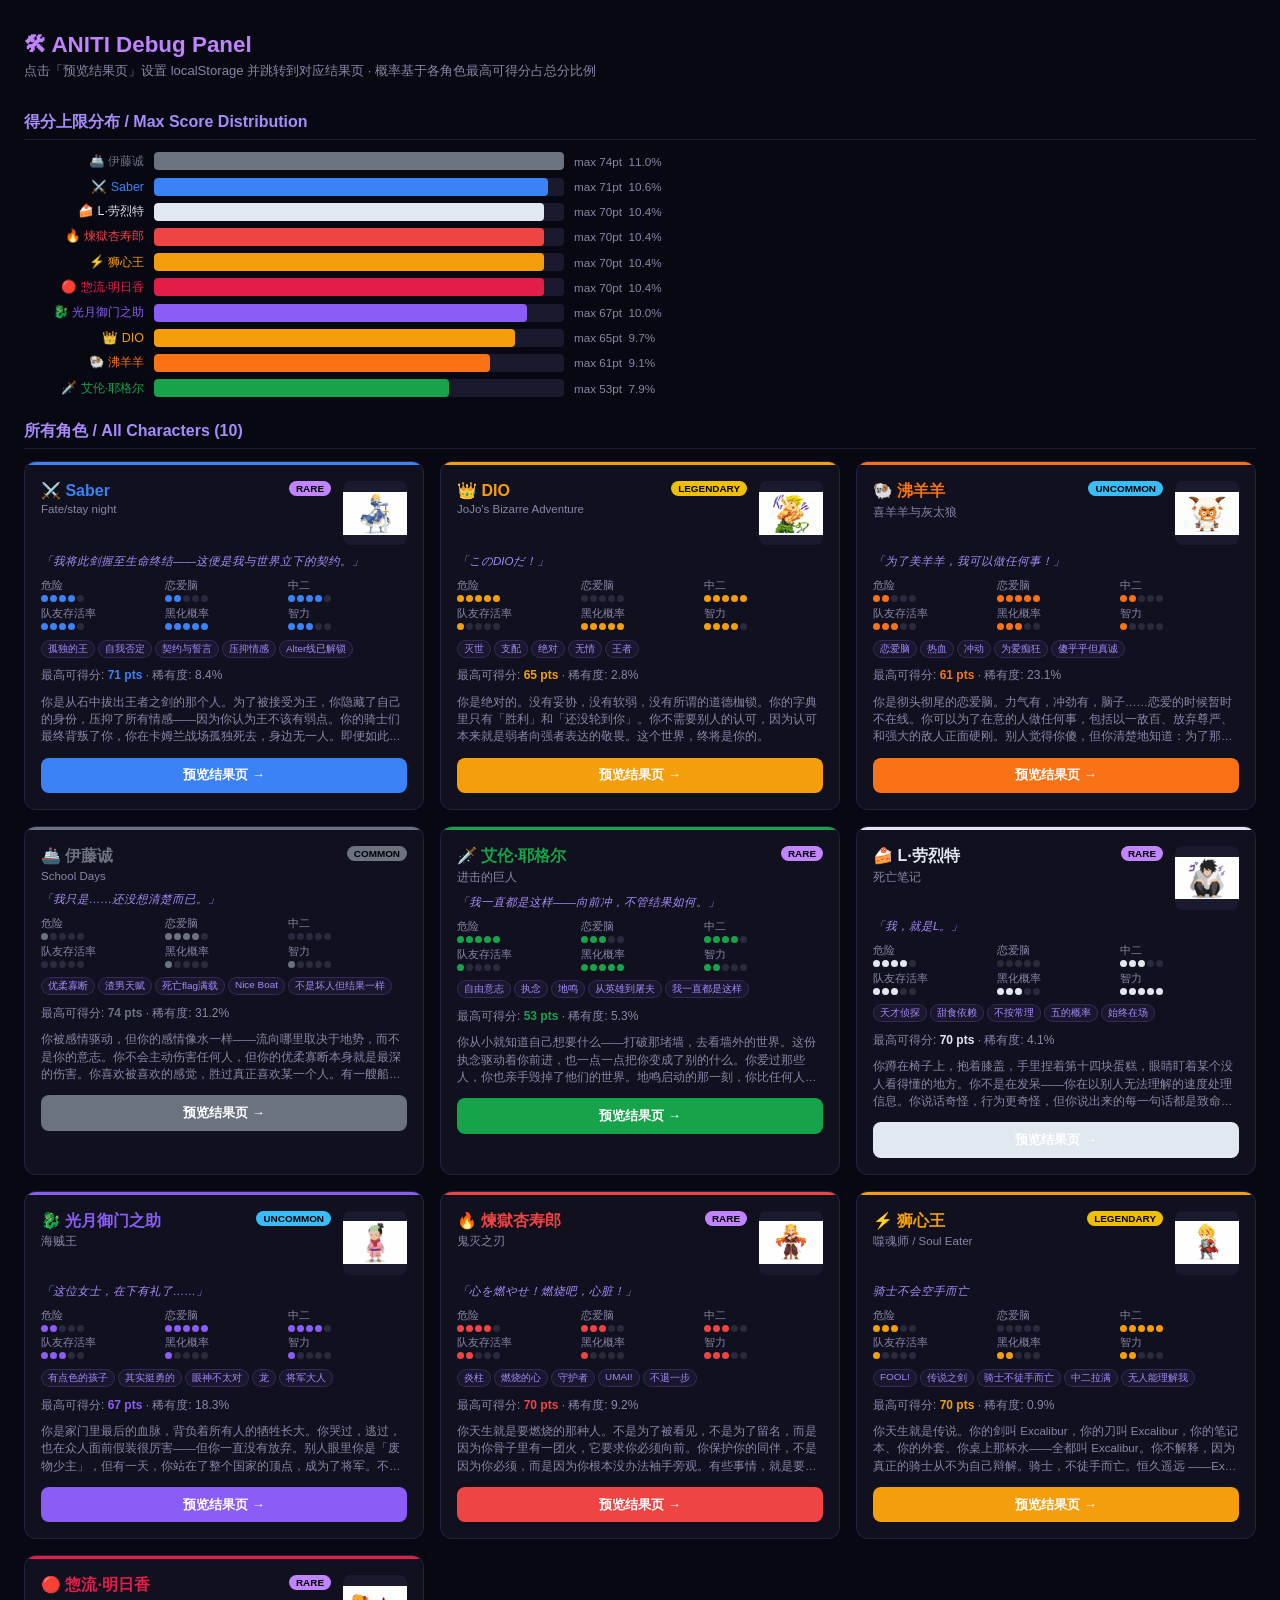
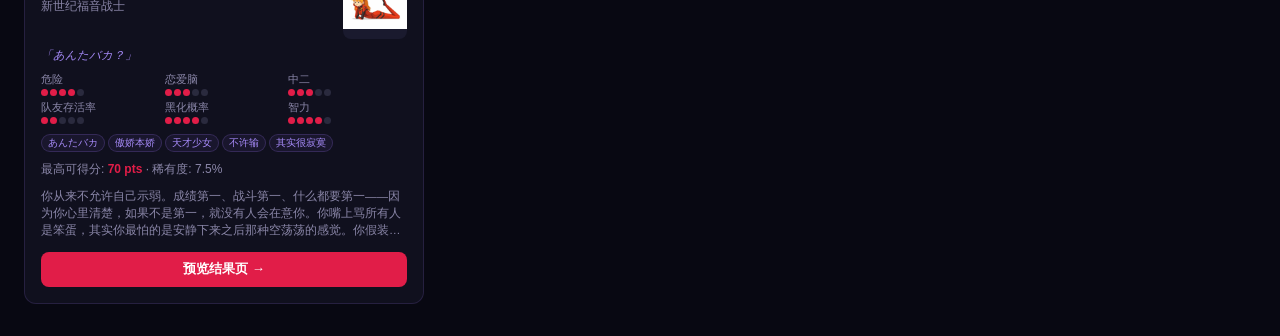
==== commit 6be61a58: "fix: add ASUKA to debug.html TYPES object (was missing from previous sync) Co-Authored-By: Claude So" ====
--- a/debug.html
+++ b/debug.html
@@ -164,6 +164,16 @@
       desc:"你天生就是传说。你的剑叫 Excalibur，你的刀叫 Excalibur，你的笔记本、你的外套、你桌上那杯水——全都叫 Excalibur。你不解释，因为真正的骑士从不为自己辩解。骑士，不徒手而亡。恒久遥远 ——Ex—calibur！！胜利之剑！！",
       tags:["FOOL!","传说之剑","骑士不徒手而亡","中二拉满","无人能理解我"],
     },
+    ASUKA: {
+      code:"ASUKA", name:"惣流·明日香", series:"新世纪福音战士",
+      tagline:"「あんたバカ？」",
+      color:"#e11d48", emoji:"🔴", image:"images/asuka.png",
+      rarity:"7.5%", rarityLabel:"rare",
+      stats:{ danger:4, love:3, chuuni:3, survival:2, dark:4, iq:4 },
+      soulQuote:"你拼了命地想被看见，但最怕的是——被看见以后，发现自己什么都不是。",
+      desc:"你从来不允许自己示弱。成绩第一、战斗第一、什么都要第一——因为你心里清楚，如果不是第一，就没有人会在意你。你嘴上骂所有人是笨蛋，其实你最怕的是安静下来之后那种空荡荡的感觉。你假装不在乎，假装坚强，直到有一天再也装不下去了。你不是不想依赖别人——你只是不相信会有人接住你。",
+      tags:["あんたバカ","傲娇本娇","天才少女","不许输","其实很寂寞"],
+    },
   };
 
   // Compact scores for all 20 questions (same values as index.html)
